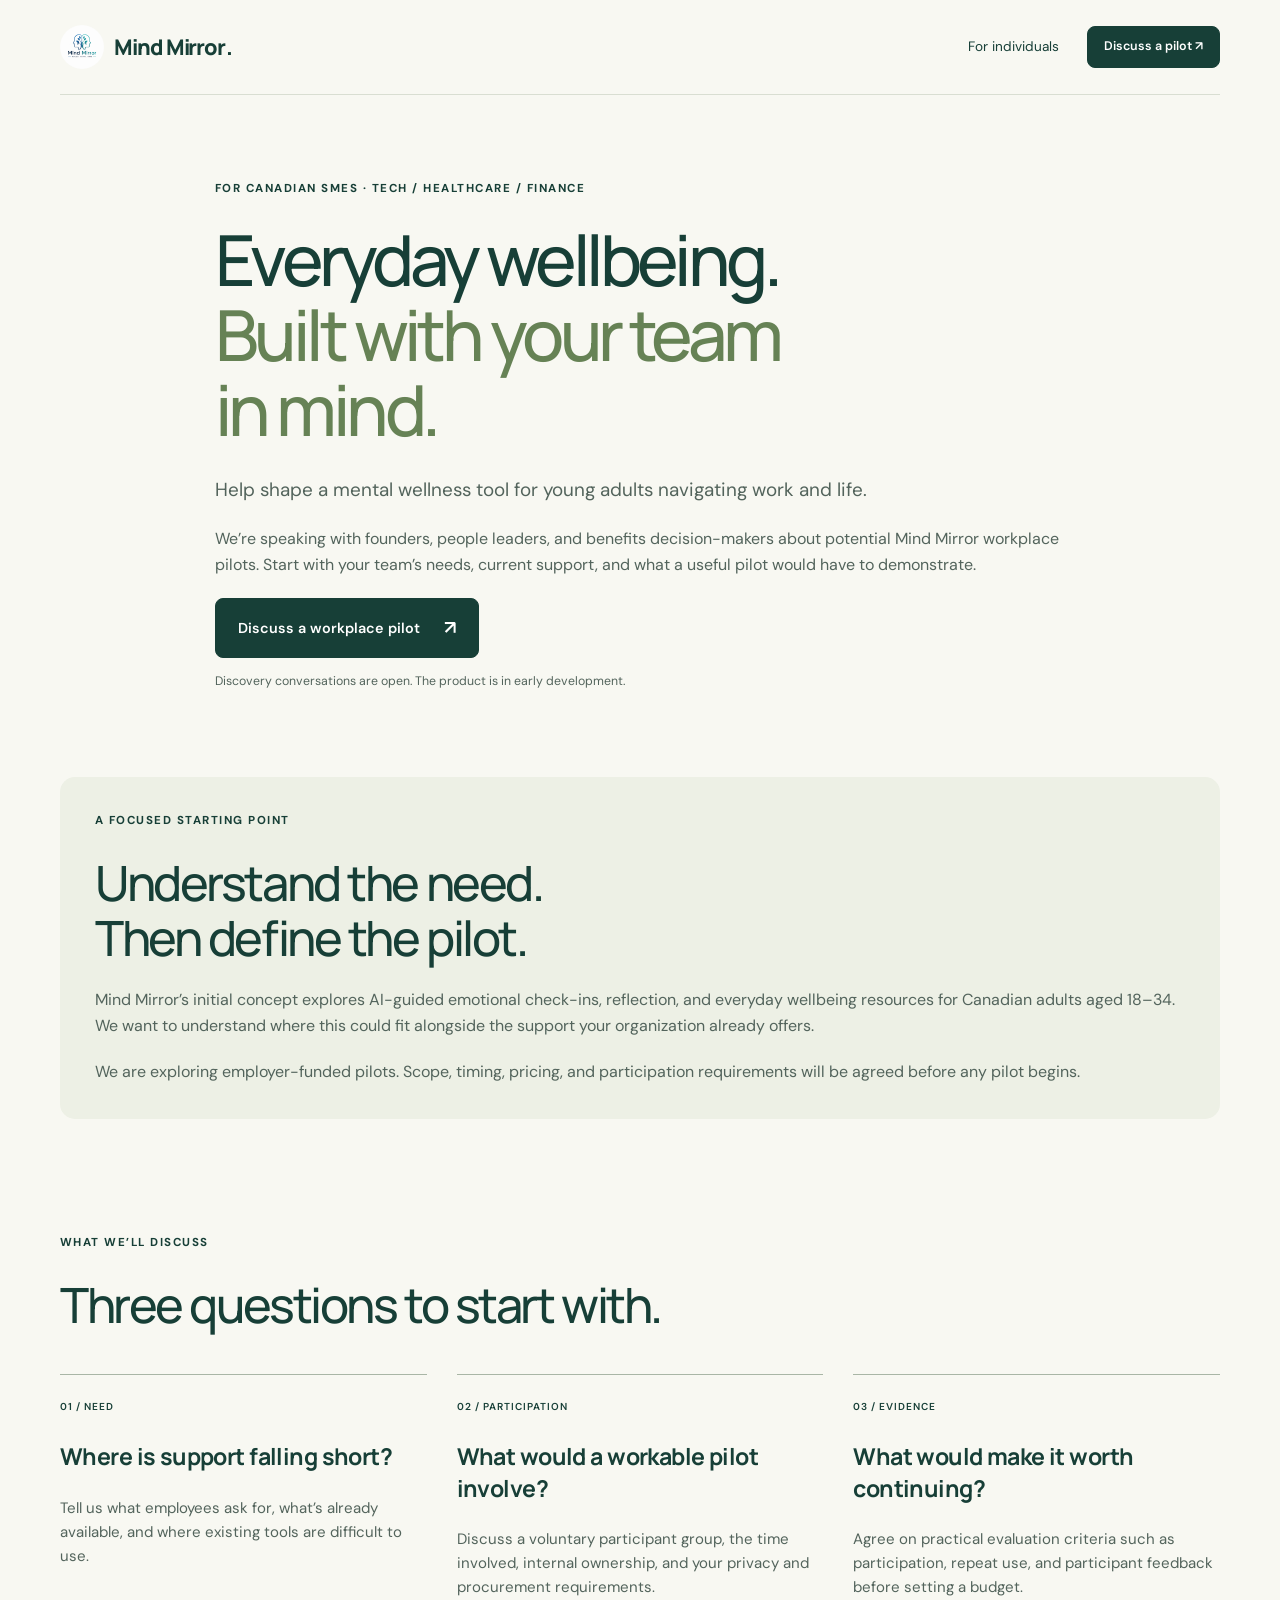
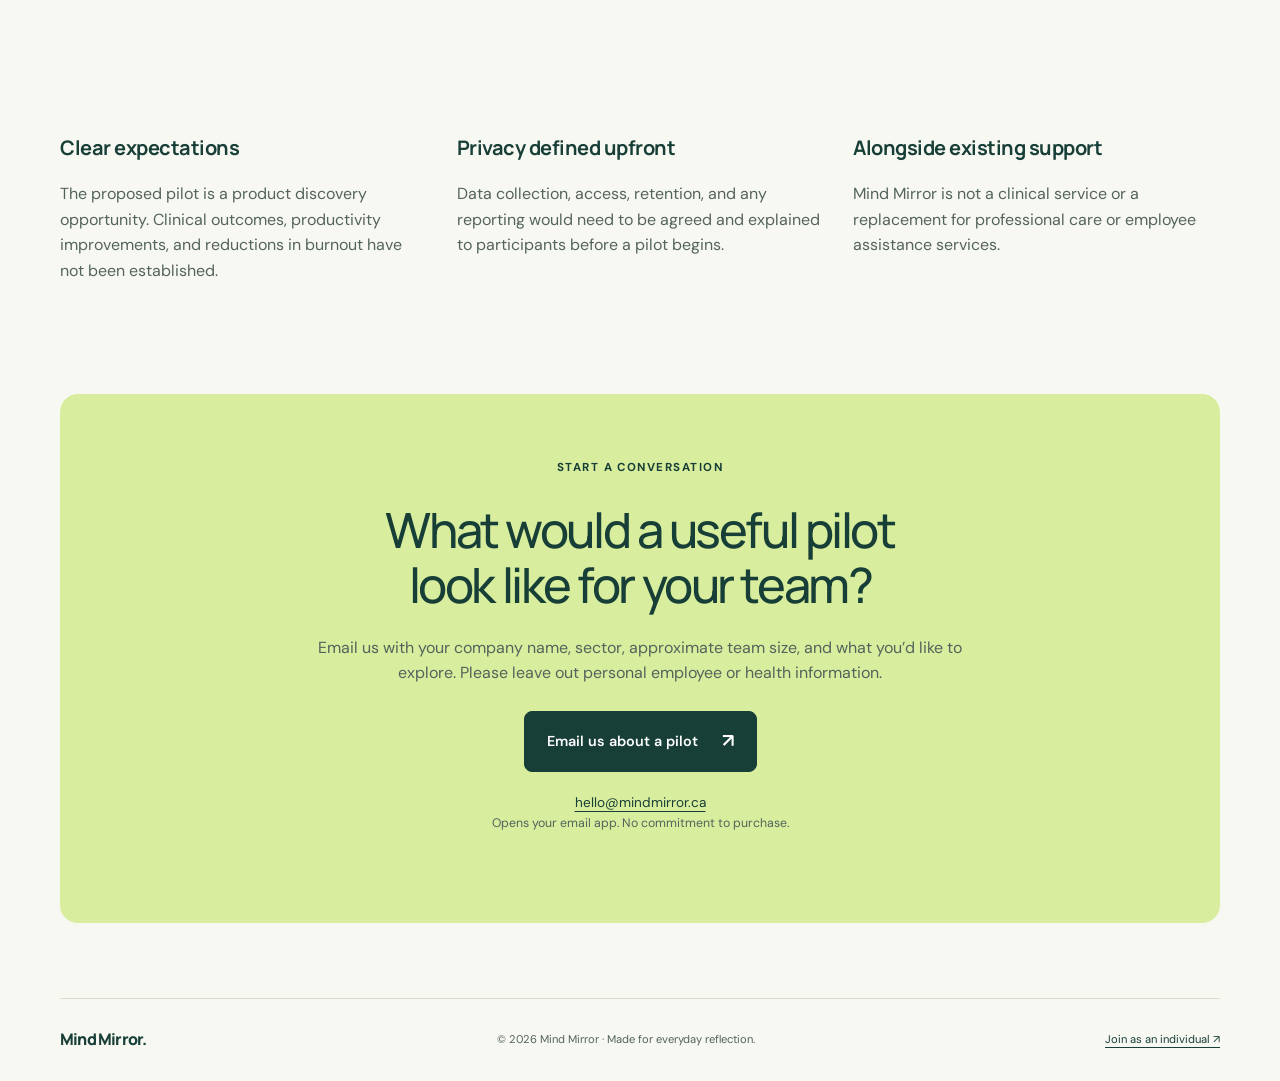
==== employers.html @ ef444f2f "Add files via upload" ====
<!doctype html>
<html lang="en-CA"><head><meta charset="utf-8"><meta name="viewport" content="width=device-width, initial-scale=1"><title>Mind Mirror for Employers | Explore a workplace pilot</title><meta name="description" content="Help shape a Mind Mirror workplace pilot for Canadian SMEs in tech, healthcare, and finance. Discuss your team's needs and potential pilot scope."><link rel="icon" href="mind-mirror-logo.jpeg"><link rel="stylesheet" href="styles.css"></head>
<body><a class="skip" href="#main">Skip to content</a>
  <header class="nav wrap"><a class="brand" href="index.html"><img src="mind-mirror-logo.jpeg" alt="" width="44" height="44">Mind Mirror<span class="brand-dot">.</span></a><nav aria-label="Main navigation"><a href="index.html">For individuals</a><a class="button small" href="#pilot">Discuss a pilot ↗</a></nav></header>
  <main id="main">
    <section class="employer-hero wrap"><p class="eyebrow">For Canadian SMEs · Tech / Healthcare / Finance</p><h1>Everyday wellbeing.<br><em>Built with your team<br>in mind.</em></h1><p class="lead">Help shape a mental wellness tool for young adults navigating work and life.</p><p>We’re speaking with founders, people leaders, and benefits decision-makers about potential Mind Mirror workplace pilots. Start with your team’s needs, current support, and what a useful pilot would have to demonstrate.</p><a class="button" href="#pilot">Discuss a workplace pilot <span aria-hidden="true">↗</span></a><p class="micro">Discovery conversations are open. The product is in early development.</p></section>
    <section class="section wrap compact"><div class="pilot-panel"><p class="eyebrow">A focused starting point</p><h2>Understand the need.<br>Then define the pilot.</h2><p>Mind Mirror’s initial concept explores AI-guided emotional check-ins, reflection, and everyday wellbeing resources for Canadian adults aged 18–34. We want to understand where this could fit alongside the support your organization already offers.</p><p>We are exploring employer-funded pilots. Scope, timing, pricing, and participation requirements will be agreed before any pilot begins.</p></div></section>
    <section class="section wrap compact"><div class="section-heading"><p class="eyebrow">What we’ll discuss</p><h2>Three questions to start with.</h2></div><div class="grid three"><article class="plain-card"><span class="number">01 / NEED</span><h3>Where is support falling short?</h3><p>Tell us what employees ask for, what’s already available, and where existing tools are difficult to use.</p></article><article class="plain-card"><span class="number">02 / PARTICIPATION</span><h3>What would a workable pilot involve?</h3><p>Discuss a voluntary participant group, the time involved, internal ownership, and your privacy and procurement requirements.</p></article><article class="plain-card"><span class="number">03 / EVIDENCE</span><h3>What would make it worth continuing?</h3><p>Agree on practical evaluation criteria such as participation, repeat use, and participant feedback before setting a budget.</p></article></div></section>
    <section class="section wrap compact"><div class="grid three"><article><h3>Clear expectations</h3><p>The proposed pilot is a product discovery opportunity. Clinical outcomes, productivity improvements, and reductions in burnout have not been established.</p></article><article><h3>Privacy defined upfront</h3><p>Data collection, access, retention, and any reporting would need to be agreed and explained to participants before a pilot begins.</p></article><article><h3>Alongside existing support</h3><p>Mind Mirror is not a clinical service or a replacement for professional care or employee assistance services.</p></article></div></section>
    <section class="contact-panel wrap" id="pilot"><p class="eyebrow">Start a conversation</p><h2>What would a useful pilot<br>look like for your team?</h2><p>Email us with your company name, sector, approximate team size, and what you’d like to explore. Please leave out personal employee or health information.</p><a class="button" href="mailto:hello@mindmirror.ca?subject=Mind%20Mirror%20workplace%20pilot">Email us about a pilot <span aria-hidden="true">↗</span></a><a class="email" href="mailto:hello@mindmirror.ca">hello@mindmirror.ca</a><p class="micro">Opens your email app. No commitment to purchase.</p></section>
  </main><footer class="wrap"><a class="brand" href="index.html">Mind Mirror.</a><p>© 2026 Mind Mirror · Made for everyday reflection.</p><a href="index.html#join">Join as an individual ↗</a></footer>
</body></html>
---- styles.css ----
@import url('https://fonts.googleapis.com/css2?family=DM+Sans:wght@400;500;600;700&family=Manrope:wght@400;500;600;700;800&display=swap');
:root{--paper:#f8f8f2;--ink:#173f37;--text:#53645c;--accent:#d8ed9d;--line:#d9ded2;--white:#fff;--soft:#edf0e5}
*{box-sizing:border-box}html{scroll-behavior:smooth;scroll-padding-top:24px}body{margin:0;background:var(--paper);color:var(--ink);font-family:'DM Sans',system-ui,sans-serif;font-size:16px;line-height:1.6}a{color:inherit;text-underline-offset:4px}img{max-width:100%}.wrap{width:min(1160px,calc(100% - 64px));margin-inline:auto}h1,h2,h3,.brand{font-family:Manrope,system-ui,sans-serif}h1,h2,h3,p{margin-top:0}h1{font-size:clamp(3rem,5.9vw,5.3rem);font-weight:500;letter-spacing:-.065em;line-height:1.06;margin-bottom:28px}h1 em{font-style:normal;color:#668255}h2{font-size:clamp(2.1rem,3.8vw,3.5rem);font-weight:500;line-height:1.14;letter-spacing:-.05em;margin-bottom:22px}h3{font-size:1.25rem;line-height:1.35;letter-spacing:-.025em}p{color:var(--text);margin-bottom:20px}.eyebrow{font-size:.72rem;letter-spacing:.13em;text-transform:uppercase;font-weight:700;color:var(--ink);display:flex;align-items:center;gap:9px;margin-bottom:24px}.dot{height:7px;width:7px;background:#52794a;border-radius:50%}.lead{font-size:1.18rem;line-height:1.7}.micro{font-size:.77rem;margin:14px 0 0}.nav{display:flex;align-items:center;justify-content:space-between;gap:24px;padding-block:25px;border-bottom:1px solid var(--line)}.brand{display:flex;align-items:center;gap:10px;text-decoration:none;font-size:1.35rem;font-weight:800;letter-spacing:-.05em;white-space:nowrap}.brand img{border-radius:50%;object-fit:cover}.brand-dot{margin-left:-9px}.nav nav{display:flex;align-items:center;gap:28px;font-size:.85rem}.nav nav a{text-decoration:none}.button{display:inline-flex;align-items:center;justify-content:center;gap:24px;border:1px solid var(--ink);border-radius:8px;padding:16px 22px;background:var(--ink);color:white;font:600 .9rem 'DM Sans',system-ui,sans-serif;text-decoration:none;line-height:1.4;cursor:pointer;transition:background .15s}.button:hover{background:#29594c}.button span{font-size:1.2rem}.button.small{padding:11px 16px;font-size:.78rem}.button.outline{background:transparent;color:var(--ink)}.button.outline:hover{background:var(--soft)}a:focus-visible,button:focus-visible,input:focus-visible,summary:focus-visible{outline:3px solid #958120;outline-offset:5px}.skip{position:absolute;left:20px;top:-80px;background:white;padding:12px;z-index:10}.skip:focus{top:10px}.hero{padding-block:76px 82px;display:grid;grid-template-columns:1.15fr 1fr;gap:65px;align-items:center}.hero-copy>p:not(.eyebrow){max-width:510px}.hero-copy>.button{margin-top:10px}.concept-area{position:relative;padding:30px 20px 0}.orb{position:absolute;border-radius:50%;z-index:-1}.orb-one{background:#e6edcc;width:350px;height:350px;top:0;right:-15px}.orb-two{background:#dae8db;width:220px;height:220px;bottom:70px;left:-20px}.concept-card{background:#fff;border:1px solid #e1e5da;border-radius:23px;max-width:390px;margin:auto;padding:30px;box-shadow:0 20px 55px #173f3710;transform:rotate(2deg)}.concept-top{display:flex;align-items:center;justify-content:space-between;margin-bottom:42px}.mini-brand{font-size:1.7rem;font-weight:700;letter-spacing:-.15em}.mini-brand span{color:#779c59}.tag{font-size:.55rem;letter-spacing:.1em;border:1px solid var(--line);border-radius:30px;padding:5px 9px}.concept-card .eyebrow{font-size:.62rem;margin-bottom:12px}.concept-card h2{font-size:2rem;line-height:1.2}.concept-card>p{font-size:.86rem}.mood-chips{display:flex;flex-wrap:wrap;gap:7px;margin:25px 0}.mood-chips span{font-size:.7rem;border:1px solid var(--line);border-radius:30px;padding:7px 11px}.mood-chips .selected{background:var(--accent);border-color:var(--accent)}.reflection{padding:18px;background:#f5f6f0;border-radius:12px}.spark{color:#6e8c52;font-size:1.8rem}.reflection p{font-size:.85rem;margin:5px 0}.concept-bottom{display:flex;justify-content:space-between;font-size:.7rem;margin-top:25px;padding-top:18px;border-top:1px solid var(--line)}.concept-caption{text-align:center;font-size:.7rem;margin-top:25px}.strip{border-block:1px solid var(--line);background:#eff1e6}.strip>.wrap{display:flex;justify-content:space-between;gap:16px;padding-block:19px;font-size:.78rem;font-weight:500}.strip span::before{content:'✳';padding-right:12px;color:#648251}.section{padding-block:90px}.section-heading{max-width:680px;margin-bottom:42px}.grid{display:grid;gap:30px}.three{grid-template-columns:repeat(3,1fr)}.plain-card{border-top:1px solid #a9b6a6;padding-top:24px}.number{font-size:.63rem;font-weight:600;letter-spacing:.1em;display:block;margin-bottom:26px}.plain-card h3{font-size:1.45rem}.plain-card p{font-size:.94rem}.idea-section{background:var(--ink);color:#fff}.idea-section .eyebrow{color:var(--accent)}.idea-section p{color:#d2ddd6}.step{display:inline-flex;width:40px;height:40px;align-items:center;justify-content:center;border:1px solid #739085;border-radius:50%;color:var(--accent);margin-bottom:25px}.steps article{border-top:1px solid #49675e;padding-top:24px}.steps p{font-size:.94rem}.scope-note{border-top:1px solid #49675e;padding-top:25px;font-size:.76rem;margin:30px 0 0}.community{display:grid;grid-template-columns:1fr 1fr;gap:90px}.community-list article{display:flex;gap:25px;border-top:1px solid var(--line);padding:25px 0 10px}.community-list article>span{font-size:.75rem;color:#648251}.community-list p{font-size:.9rem}.text-link{font-weight:600}.join-section{background:var(--accent);padding:70px 0}.join-grid{display:grid;grid-template-columns:1fr 1fr;gap:90px;align-items:start}.join-section p{color:#35503d}.join-note{font-size:.85rem;max-width:440px}form{background:#fafcf3;padding:30px;border-radius:16px;box-shadow:0 12px 30px #173f3709}form>label{display:block;font-size:.82rem;font-weight:600}input[type=email]{display:block;width:100%;min-width:0;margin:8px 0 22px;border:1px solid #aebda7;background:white;padding:14px;border-radius:6px;font:inherit;color:var(--ink)}.check{display:flex;align-items:flex-start;gap:10px;margin:16px 0;font-weight:400;font-size:.8rem}.check input{flex:none;width:17px;height:17px;margin:4px 0 0;accent-color:var(--ink)}form .button{width:100%;margin-top:12px}.form-note{font-size:.7rem;line-height:1.7;margin:18px 0 0;overflow-wrap:anywhere}.faq{display:grid;grid-template-columns:.8fr 1.2fr;gap:65px}details{border-top:1px solid var(--line);padding:20px 0}details:last-child{border-bottom:1px solid var(--line)}summary{cursor:pointer;font-weight:500;font-size:1rem}details p{font-size:.9rem;margin:16px 0 0}.employer-banner{display:flex;align-items:center;justify-content:space-between;gap:25px;background:var(--soft);padding:35px 40px;border-radius:14px;margin-bottom:70px}.employer-banner .eyebrow{margin-bottom:10px}.employer-banner p{margin-bottom:0}.employer-banner h3{margin-bottom:8px}footer{display:flex;justify-content:space-between;align-items:center;gap:25px;border-top:1px solid var(--line);padding-block:28px}footer p,footer>a:last-child{font-size:.7rem;margin:0}footer .brand{font-size:1rem}.employer-hero{max-width:850px;padding-block:85px 60px}.employer-hero h1{font-size:clamp(3rem,5.5vw,5rem)}.pilot-panel{background:var(--soft);padding:35px;border-radius:15px}.pilot-panel p:last-child{margin-bottom:0}.compact{padding-top:25px}.contact-panel{text-align:center;padding:65px 30px;background:var(--accent);border-radius:18px;margin-bottom:75px}.contact-panel .eyebrow{justify-content:center}.contact-panel p{max-width:650px;margin:0 auto 25px}.contact-panel .email{display:block;margin-top:20px;font-size:.85rem}.thank-you-page{min-height:100vh;display:grid;place-items:center;padding:25px}.thank-you-card{width:min(680px,100%);padding:55px;background:#fff;border:1px solid var(--line);border-radius:20px}.thank-you-card h1{font-size:3.5rem}.thank-you-card .brand{margin-bottom:50px}.thank-you-card .button{margin-top:15px}.thank-you-card .micro{margin-top:20px}
@media(min-width:1400px){.hero{padding-block:100px}}
@media(max-width:900px){.wrap{width:calc(100% - 40px)}.hero{gap:25px}.concept-area{padding:15px 0 0}.concept-card{padding:24px}.orb-one{width:280px;height:280px;right:0}.community,.join-grid{gap:40px}.nav nav{gap:16px}.nav nav>a:first-child{display:none}.faq{gap:35px}.three{gap:22px}}
@media(max-width:680px){.nav{gap:12px;padding-block:18px;align-items:flex-start}.brand{font-size:1.08rem;gap:7px}.brand img{width:32px;height:32px}.brand-dot{margin-left:-6px}.nav nav{flex-direction:column;align-items:flex-end;gap:10px;font-size:.75rem}.nav .button.small{padding:8px 10px;font-size:.68rem;gap:8px}.hero{grid-template-columns:1fr;padding-block:45px;gap:30px}h1{font-size:clamp(2.8rem,11.3vw,4rem)}.hero-copy .eyebrow{font-size:.63rem}.hero-copy>.button{width:100%}.concept-area{max-width:410px;width:100%;margin:auto;padding:15px 12px 0}.concept-card{transform:none}.strip>.wrap{flex-direction:column;gap:8px;font-size:.75rem}.section{padding-block:55px}.three,.community,.join-grid,.faq{grid-template-columns:1fr}.section-heading{margin-bottom:28px}.plain-card{padding-top:20px}.number{margin-bottom:18px}.plain-card h3 br{display:none}.community{gap:25px}.join-section{padding-block:50px}.join-grid{gap:25px}form{padding:24px}.faq{gap:15px}.employer-banner{padding:25px;align-items:flex-start;flex-direction:column;margin-bottom:45px}.employer-banner .button{width:100%}footer{flex-wrap:wrap;gap:15px}footer p{flex-basis:100%;order:3}.employer-hero{padding-block:50px 35px}.pilot-panel{padding:25px}.contact-panel{padding:40px 24px;margin-bottom:45px}.thank-you-card{padding:30px}.thank-you-card h1{font-size:2.7rem}.thank-you-card .brand{margin-bottom:30px}}
@media(prefers-reduced-motion:reduce){html{scroll-behavior:auto}*{transition:none!important}}
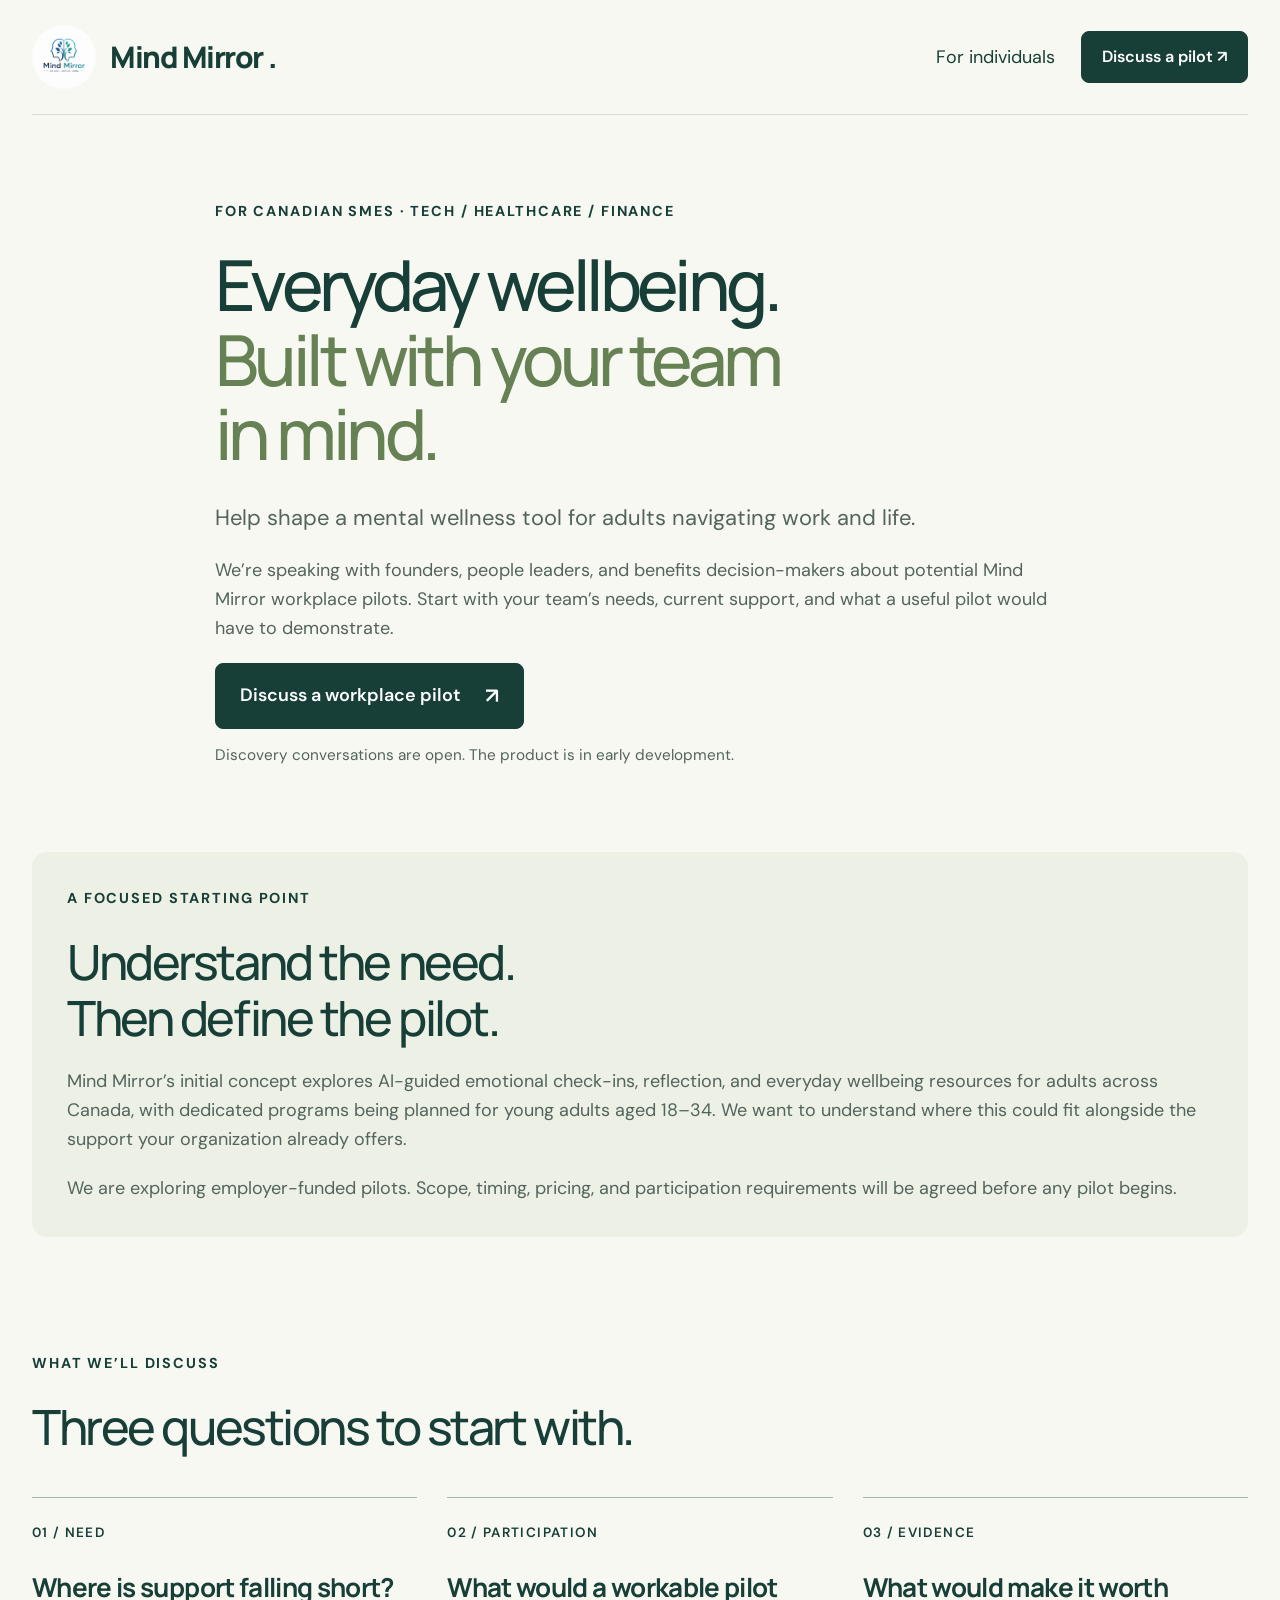
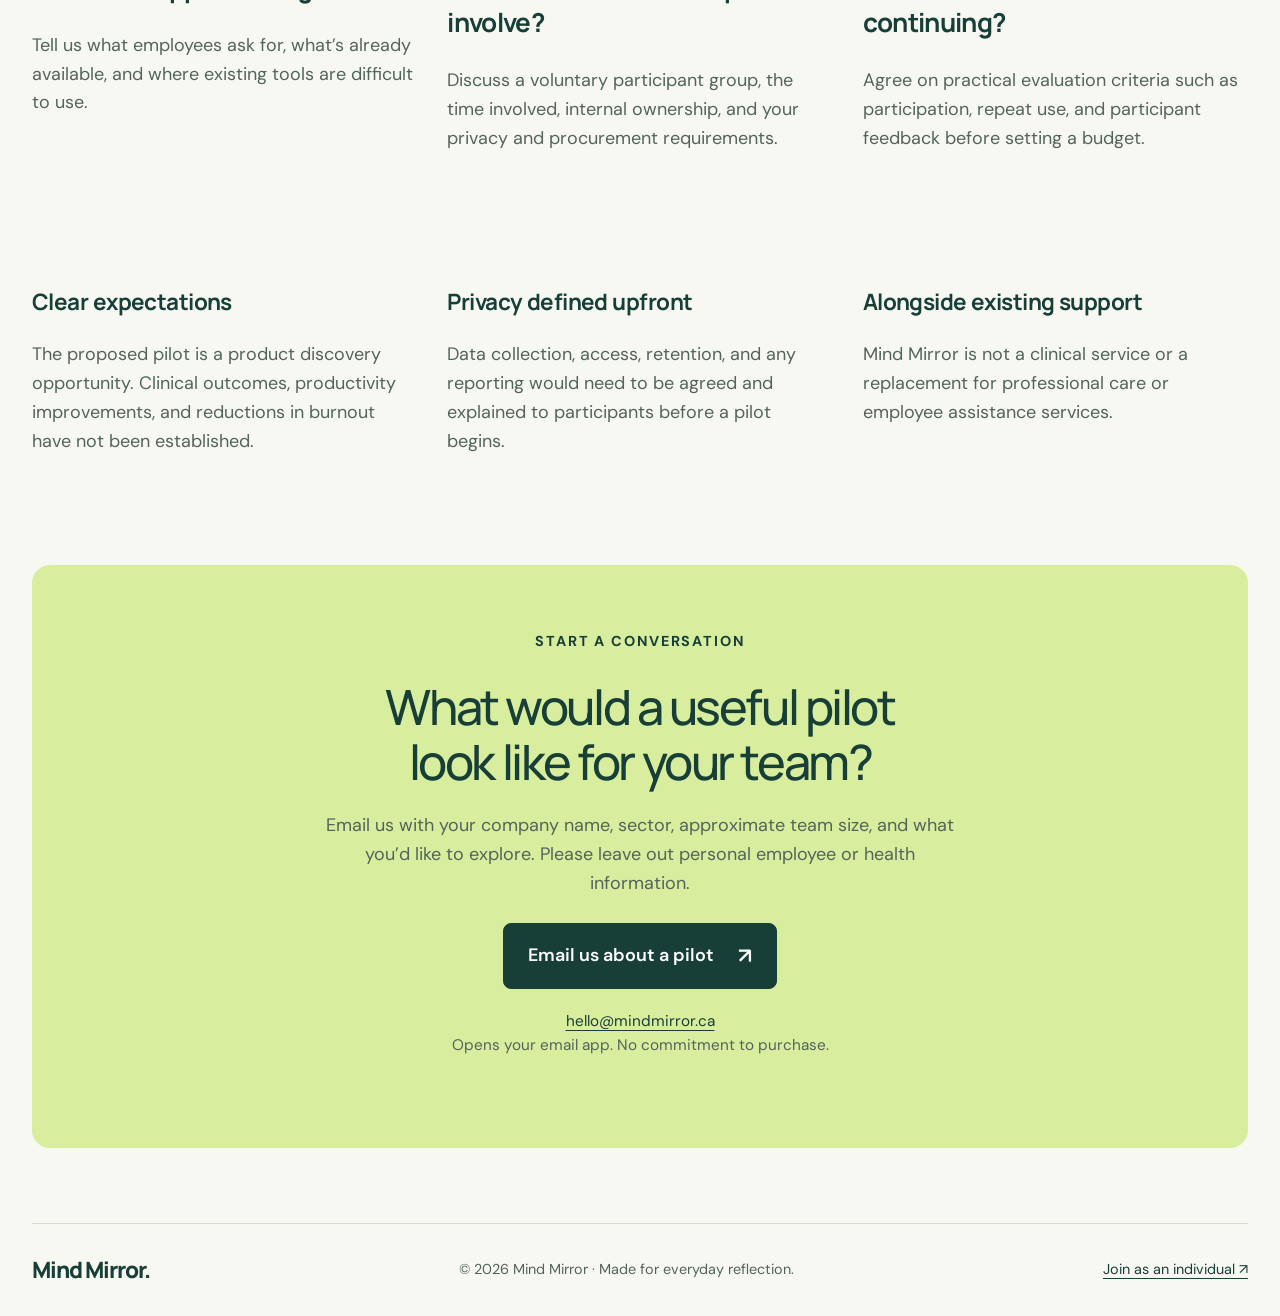
==== commit febc6052: "Add files via upload" ====
--- a/employers.html
+++ b/employers.html
@@ -3,8 +3,8 @@
 <body><a class="skip" href="#main">Skip to content</a>
   <header class="nav wrap"><a class="brand" href="index.html"><img src="mind-mirror-logo.jpeg" alt="" width="44" height="44">Mind Mirror<span class="brand-dot">.</span></a><nav aria-label="Main navigation"><a href="index.html">For individuals</a><a class="button small" href="#pilot">Discuss a pilot ↗</a></nav></header>
   <main id="main">
-    <section class="employer-hero wrap"><p class="eyebrow">For Canadian SMEs · Tech / Healthcare / Finance</p><h1>Everyday wellbeing.<br><em>Built with your team<br>in mind.</em></h1><p class="lead">Help shape a mental wellness tool for young adults navigating work and life.</p><p>We’re speaking with founders, people leaders, and benefits decision-makers about potential Mind Mirror workplace pilots. Start with your team’s needs, current support, and what a useful pilot would have to demonstrate.</p><a class="button" href="#pilot">Discuss a workplace pilot <span aria-hidden="true">↗</span></a><p class="micro">Discovery conversations are open. The product is in early development.</p></section>
-    <section class="section wrap compact"><div class="pilot-panel"><p class="eyebrow">A focused starting point</p><h2>Understand the need.<br>Then define the pilot.</h2><p>Mind Mirror’s initial concept explores AI-guided emotional check-ins, reflection, and everyday wellbeing resources for Canadian adults aged 18–34. We want to understand where this could fit alongside the support your organization already offers.</p><p>We are exploring employer-funded pilots. Scope, timing, pricing, and participation requirements will be agreed before any pilot begins.</p></div></section>
+    <section class="employer-hero wrap"><p class="eyebrow">For Canadian SMEs · Tech / Healthcare / Finance</p><h1>Everyday wellbeing.<br><em>Built with your team<br>in mind.</em></h1><p class="lead">Help shape a mental wellness tool for adults navigating work and life.</p><p>We’re speaking with founders, people leaders, and benefits decision-makers about potential Mind Mirror workplace pilots. Start with your team’s needs, current support, and what a useful pilot would have to demonstrate.</p><a class="button" href="#pilot">Discuss a workplace pilot <span aria-hidden="true">↗</span></a><p class="micro">Discovery conversations are open. The product is in early development.</p></section>
+    <section class="section wrap compact"><div class="pilot-panel"><p class="eyebrow">A focused starting point</p><h2>Understand the need.<br>Then define the pilot.</h2><p>Mind Mirror’s initial concept explores AI-guided emotional check-ins, reflection, and everyday wellbeing resources for adults across Canada, with dedicated programs being planned for young adults aged 18–34. We want to understand where this could fit alongside the support your organization already offers.</p><p>We are exploring employer-funded pilots. Scope, timing, pricing, and participation requirements will be agreed before any pilot begins.</p></div></section>
     <section class="section wrap compact"><div class="section-heading"><p class="eyebrow">What we’ll discuss</p><h2>Three questions to start with.</h2></div><div class="grid three"><article class="plain-card"><span class="number">01 / NEED</span><h3>Where is support falling short?</h3><p>Tell us what employees ask for, what’s already available, and where existing tools are difficult to use.</p></article><article class="plain-card"><span class="number">02 / PARTICIPATION</span><h3>What would a workable pilot involve?</h3><p>Discuss a voluntary participant group, the time involved, internal ownership, and your privacy and procurement requirements.</p></article><article class="plain-card"><span class="number">03 / EVIDENCE</span><h3>What would make it worth continuing?</h3><p>Agree on practical evaluation criteria such as participation, repeat use, and participant feedback before setting a budget.</p></article></div></section>
     <section class="section wrap compact"><div class="grid three"><article><h3>Clear expectations</h3><p>The proposed pilot is a product discovery opportunity. Clinical outcomes, productivity improvements, and reductions in burnout have not been established.</p></article><article><h3>Privacy defined upfront</h3><p>Data collection, access, retention, and any reporting would need to be agreed and explained to participants before a pilot begins.</p></article><article><h3>Alongside existing support</h3><p>Mind Mirror is not a clinical service or a replacement for professional care or employee assistance services.</p></article></div></section>
     <section class="contact-panel wrap" id="pilot"><p class="eyebrow">Start a conversation</p><h2>What would a useful pilot<br>look like for your team?</h2><p>Email us with your company name, sector, approximate team size, and what you’d like to explore. Please leave out personal employee or health information.</p><a class="button" href="mailto:hello@mindmirror.ca?subject=Mind%20Mirror%20workplace%20pilot">Email us about a pilot <span aria-hidden="true">↗</span></a><a class="email" href="mailto:hello@mindmirror.ca">hello@mindmirror.ca</a><p class="micro">Opens your email app. No commitment to purchase.</p></section>
--- a/styles.css
+++ b/styles.css
@@ -5,3 +5,87 @@
 @media(max-width:900px){.wrap{width:calc(100% - 40px)}.hero{gap:25px}.concept-area{padding:15px 0 0}.concept-card{padding:24px}.orb-one{width:280px;height:280px;right:0}.community,.join-grid{gap:40px}.nav nav{gap:16px}.nav nav>a:first-child{display:none}.faq{gap:35px}.three{gap:22px}}
 @media(max-width:680px){.nav{gap:12px;padding-block:18px;align-items:flex-start}.brand{font-size:1.08rem;gap:7px}.brand img{width:32px;height:32px}.brand-dot{margin-left:-6px}.nav nav{flex-direction:column;align-items:flex-end;gap:10px;font-size:.75rem}.nav .button.small{padding:8px 10px;font-size:.68rem;gap:8px}.hero{grid-template-columns:1fr;padding-block:45px;gap:30px}h1{font-size:clamp(2.8rem,11.3vw,4rem)}.hero-copy .eyebrow{font-size:.63rem}.hero-copy>.button{width:100%}.concept-area{max-width:410px;width:100%;margin:auto;padding:15px 12px 0}.concept-card{transform:none}.strip>.wrap{flex-direction:column;gap:8px;font-size:.75rem}.section{padding-block:55px}.three,.community,.join-grid,.faq{grid-template-columns:1fr}.section-heading{margin-bottom:28px}.plain-card{padding-top:20px}.number{margin-bottom:18px}.plain-card h3 br{display:none}.community{gap:25px}.join-section{padding-block:50px}.join-grid{gap:25px}form{padding:24px}.faq{gap:15px}.employer-banner{padding:25px;align-items:flex-start;flex-direction:column;margin-bottom:45px}.employer-banner .button{width:100%}footer{flex-wrap:wrap;gap:15px}footer p{flex-basis:100%;order:3}.employer-hero{padding-block:50px 35px}.pilot-panel{padding:25px}.contact-panel{padding:40px 24px;margin-bottom:45px}.thank-you-card{padding:30px}.thank-you-card h1{font-size:2.7rem}.thank-you-card .brand{margin-bottom:30px}}
 @media(prefers-reduced-motion:reduce){html{scroll-behavior:auto}*{transition:none!important}}
+
+/* Refreshed app concepts: native HTML/CSS, no user data collection. */
+[hidden]{display:none!important}.prototype-section{background:#edf0e5;border-block:1px solid var(--line)}.prototype-section .section-heading{max-width:740px}.preview-choices{display:flex;flex-wrap:wrap;gap:10px;margin-bottom:35px}.preview-choices button{font:500 .85rem 'DM Sans',system-ui,sans-serif;color:var(--ink);background:transparent;border:1px solid #a9b6a6;padding:12px 19px;border-radius:30px;cursor:pointer}.preview-choices button[aria-pressed=true]{background:var(--ink);border-color:var(--ink);color:white}.preview-choices button:hover{box-shadow:0 0 0 2px #a9b6a6}.preview-panel{display:grid;grid-template-columns:1fr 1fr;align-items:center;gap:60px;padding:45px 65px;background:#f8f8f2;border:1px solid #dbe1d2;border-radius:26px}.preview-count{display:block;font-size:.75rem;letter-spacing:.15em;color:#687c5f;margin-bottom:30px}.preview-story>h3{font-size:clamp(2rem,3.6vw,3.2rem);font-weight:500;letter-spacing:-.055em;line-height:1.16;margin-bottom:24px}.preview-story>p{font-size:1rem;max-width:390px}.preview-note{font-size:.65rem;letter-spacing:.12em;border-left:2px solid #7d9a64;padding:4px 0 4px 15px;margin:30px 0}.preview-note span{font-size:.78rem;letter-spacing:0;color:var(--text)}.preview-story .text-link{font-size:.85rem}.preview-stage{padding:15px;background:radial-gradient(ellipse at center,#dce7cc,transparent 70%);min-width:0}.preview-disclosure{font-size:.76rem;max-width:800px;margin:24px 0 0}.app-device{width:320px;max-width:100%;margin:auto;background:#f9faf4;border:7px solid #fff;border-radius:38px;box-shadow:0 20px 50px #173f3718,0 0 0 1px #d8dfd0;overflow:hidden;color:#173f37;font-family:'DM Sans',system-ui,sans-serif}.app-status{display:flex;justify-content:space-between;padding:14px 22px 10px;font-size:10px;font-weight:700}.app-brand{display:flex;justify-content:space-between;align-items:center;font-size:16px;font-weight:700;letter-spacing:-.06em;padding:5px 19px 18px;border-bottom:1px solid #e3e7db}.app-brand>span{font-size:7px;letter-spacing:.1em;font-weight:500;border:1px solid #d8dfd0;border-radius:20px;padding:4px 7px}.app-content{padding:22px 18px 10px;min-height:462px}.app-content h3{font-family:Manrope,system-ui,sans-serif;font-size:24px;line-height:1.2;letter-spacing:-.055em;font-weight:600;margin:0 0 8px}.app-kicker{font-size:8px;letter-spacing:.13em;font-weight:600;margin:0 0 10px}.app-sub{font-size:10px;margin:0 0 19px;color:#63725f}.app-card{background:white;border:1px solid #e5e9dd;border-radius:15px;padding:16px;margin:12px 0}.app-card.lime{background:#d8ed9d;border-color:#d8ed9d}.app-small{font-size:7px;letter-spacing:.1em;font-weight:700}.app-card h4{font-size:20px;line-height:1.25;letter-spacing:-.04em;font-weight:500;margin:10px 0}.app-faces{display:flex;justify-content:space-between;padding:5px 0 12px;font-size:25px;line-height:1}.app-faces span{width:39px;height:39px;display:grid;place-items:center;background:#ffffff70;border-radius:50%}.app-faux-action{display:flex;justify-content:space-between;align-items:center;font-size:10px;font-weight:600;border-top:1px solid #b9ce83;padding:12px 0 0}.app-faux-action.dark{background:#173f37;color:white;padding:12px 15px;border-radius:9px;margin-bottom:16px}.app-twin{display:grid;grid-template-columns:1fr 1fr;gap:10px;margin:12px 0}.app-twin>div{background:#edf0e5;border:1px solid #e2e6d8;border-radius:12px;padding:12px}.app-twin b,.app-twin small{display:block}.app-twin b{font-size:11px;font-weight:500}.app-twin small{font-size:8px;color:#63725f;margin-top:4px}.app-symbol{font-size:20px;line-height:1;display:block;margin-bottom:10px}.app-card .app-quote{font-size:13px;color:#173f37;line-height:1.5;margin:9px 0 0}.app-nav{display:flex;justify-content:space-around;font-size:8px;border-top:1px solid #e3e7db;margin:0 12px;padding:14px 0 8px;color:#71806a}.app-nav .current{color:#173f37;font-weight:700}.app-homebar{width:90px;height:4px;background:#173f37;border-radius:6px;margin:7px auto 9px}.app-chat-label{font-size:6px;letter-spacing:.12em;text-align:center;color:#687c5f;margin:20px 0}.app-bubble{font-size:11px;line-height:1.6;padding:12px;background:#edf0e5;border-radius:13px 13px 13px 3px;max-width:90%;margin:12px 0}.app-bubble.mine{margin-left:auto;background:#d8ed9d;border-radius:13px 13px 3px 13px}.app-input-example{display:flex;justify-content:space-between;border:1px solid #dde3d4;border-radius:25px;padding:12px;font-size:8px;color:#64735f;margin-top:22px}.app-input-example span{color:#173f37}.app-footnote{font-size:8px!important;line-height:1.5!important;color:#65745e!important;margin:12px 0 0!important}.app-entry{background:white;border:1px solid #e5e9dd;padding:14px;border-radius:13px;margin:12px 0}.app-entry>div{display:flex;justify-content:space-between;align-items:center;font-size:7px}.app-pill{display:inline-block;padding:4px 7px;background:#f1e9d3;border-radius:20px;font-size:7px;white-space:nowrap}.app-pill.light{background:#e8efd9}.app-entry h4{font-size:13px;font-weight:500;margin:12px 0 6px}.app-entry p{font-size:10px;line-height:1.6;margin:0}.app-card-title{display:flex;justify-content:space-between;align-items:center}.app-card-title b{font-size:10px;font-weight:500}.mood-week{height:160px;display:flex;gap:10px;align-items:end;padding-top:16px}.mood-week>div{height:100%;flex:1;display:flex;flex-direction:column;align-items:center;justify-content:end}.mood-week i{display:block;width:18px;height:var(--mood);border-radius:20px;background:#b1c792;min-height:15px}.mood-week>div:nth-child(4) i{background:#55794e}.mood-week span{font-size:9px;margin-top:10px}.mood-week small{font-size:6px;color:#66755f}.app-card>p{font-size:10px;line-height:1.6;margin-bottom:0}.app-person{display:flex;align-items:center;gap:13px;margin:16px 0 24px}.app-person>span{display:grid;place-items:center;width:49px;height:49px;border-radius:50%;background:#d8ed9d;font-size:23px}.app-person h3{font-size:22px;margin:0}.app-person p{font-size:9px;margin:4px 0 0}.app-setting{display:flex;justify-content:space-between;align-items:center;gap:8px;padding:17px 0;border-bottom:1px solid #e5e9dd;font-size:9px}.app-setting:last-child{border:0;padding-bottom:4px}.app-setting b{font-weight:500}.app-setting small{display:block;font-size:8px;color:#65745e;margin-top:3px}.app-toggle{width:28px;height:16px;background:#55794e;border-radius:20px;position:relative}.app-toggle:after{content:'';width:12px;height:12px;border-radius:50%;background:white;position:absolute;right:2px;top:2px}.refreshed-hero{padding-top:0}.refreshed-hero .app-device{transform:rotate(2deg)}.refreshed-hero .orb-one{width:370px;height:370px;top:80px}.refreshed-hero .concept-caption{margin-bottom:0}
+@media(max-width:900px){.preview-panel{gap:25px;padding:30px}.refreshed-hero .orb-one{width:280px;height:280px}.hero{grid-template-columns:1.1fr 1fr;gap:25px}.preview-stage{padding:5px}}
+@media(max-width:680px){.hero{grid-template-columns:1fr}.refreshed-hero .app-device{transform:none}.preview-panel{grid-template-columns:1fr;padding:25px 16px;gap:20px}.preview-story{padding:0 6px}.preview-story>h3{font-size:2rem}.preview-count{margin-bottom:16px}.preview-story>p{font-size:.9rem}.preview-note{margin:20px 0}.preview-choices{gap:8px}.preview-choices button{padding:10px 13px;font-size:.75rem}.preview-stage{padding:5px 0}.app-device{width:306px}.app-content{padding-inline:14px}.app-content h3{font-size:23px}.app-card{padding:14px}.app-nav{font-size:8px}.preview-disclosure{font-size:.72rem}.refreshed-hero{padding-inline:0}}
+/* Readability update: wider layout, larger branding and prototype text. */
+
+/* Larger, more readable layout */
+html{font-size:18px}
+body{font-size:18px}
+.wrap{width:min(1320px,calc(100% - 64px))}
+.nav{gap:28px}
+.nav .brand{font-size:1.65rem;gap:14px}
+.nav .brand img{width:64px;height:64px;flex-shrink:0}
+.nav nav{font-size:1rem;gap:26px}
+.nav .button.small{font-size:.9rem;padding:14px 20px}
+.button{font-size:1rem;padding:17px 24px}
+.eyebrow{font-size:.8rem}
+.micro{font-size:.85rem}
+.hero{gap:70px;grid-template-columns:1.15fr 1fr}
+.hero-copy>p:not(.eyebrow){max-width:600px}
+.lead{font-size:1.22rem}
+.plain-card p,.steps p,.community-list p,details p{font-size:1rem}
+.number{font-size:.75rem}
+.scope-note,.preview-disclosure{font-size:.85rem}
+.join-note{font-size:.95rem}
+form>label,.check{font-size:.9rem}
+.form-note{font-size:.8rem}
+.strip>.wrap{font-size:.9rem}
+.preview-choices button{font-size:.95rem;padding:13px 20px}
+.preview-panel{gap:50px;padding:45px 55px;grid-template-columns:1fr 1.1fr}
+.preview-story>p{max-width:460px;font-size:1.05rem}
+.preview-count{font-size:.85rem}
+.preview-note{font-size:.75rem}
+.preview-note span,.preview-story .text-link{font-size:.95rem}
+.concept-caption{font-size:.85rem}
+.app-device{width:390px;max-width:100%}
+.app-status{font-size:12px;padding:17px 24px 12px}
+.app-brand{font-size:22px;padding:8px 22px 20px}
+.app-brand>span{font-size:10px;padding:5px 8px}
+.app-content{padding:24px 20px 14px;min-height:530px}
+.app-content h3{font-size:29px}
+.app-kicker{font-size:11px}
+.app-sub{font-size:13px}
+.app-card{padding:19px}
+.app-small{font-size:10px}
+.app-card h4{font-size:25px}
+.app-faces{font-size:29px}
+.app-faces span{width:46px;height:46px}
+.app-faux-action{font-size:13px}
+.app-twin>div{padding:15px}
+.app-twin b{font-size:15px}
+.app-twin small{font-size:12px}
+.app-symbol{font-size:24px}
+.app-card .app-quote{font-size:17px}
+.app-nav{font-size:12px;padding-block:16px 10px}
+.app-chat-label{font-size:10px}
+.app-bubble{font-size:14px;padding:15px}
+.app-input-example{font-size:12px;padding:14px;gap:12px}
+.app-footnote{font-size:11px!important}
+.app-entry{padding:17px}
+.app-entry>div{font-size:10px;gap:8px;flex-wrap:wrap}
+.app-pill{font-size:10px}
+.app-entry h4{font-size:17px}
+.app-entry p{font-size:13px}
+.app-card-title{gap:8px;flex-wrap:wrap}
+.app-card-title b{font-size:14px}
+.mood-week{height:185px;gap:8px}
+.mood-week i{width:23px}
+.mood-week span{font-size:12px}
+.mood-week small{font-size:10px}
+.app-card>p{font-size:14px}
+.app-person>span{width:58px;height:58px;font-size:28px}
+.app-person h3{font-size:27px}
+.app-person p{font-size:12px}
+.app-setting{font-size:13px;gap:12px}
+.app-setting small{font-size:11px}
+.app-toggle{flex-shrink:0}
+footer .brand{font-size:1.25rem}
+footer p,footer>a:last-child{font-size:.8rem}
+@media(min-width:901px){.concept-area{padding-inline:15px}.refreshed-hero .orb-one{width:410px;height:410px}}
+@media(max-width:1100px){.nav nav{gap:16px}.nav .brand{font-size:1.4rem}.hero{gap:35px}.preview-panel{padding:35px;gap:30px}.community,.join-grid{gap:45px}}
+@media(max-width:900px){.wrap{width:calc(100% - 40px)}.nav .brand img{width:56px;height:56px}.nav nav{font-size:.9rem}.nav .button.small{font-size:.82rem;padding:12px 15px}.hero{grid-template-columns:1fr;gap:40px}.hero-copy>p:not(.eyebrow){max-width:680px}.concept-area{max-width:440px;width:100%;margin-inline:auto}.refreshed-hero .app-device{transform:none}.preview-panel{grid-template-columns:1fr;gap:25px}.preview-story>p{max-width:640px}.preview-stage{padding:10px 0}.community,.join-grid,.faq{grid-template-columns:1fr;gap:30px}.three{grid-template-columns:1fr}.strip>.wrap{flex-wrap:wrap}.employer-banner{flex-wrap:wrap}}
+@media(max-width:680px){html{font-size:16px}body{font-size:17px}.wrap{width:calc(100% - 32px)}.nav{flex-wrap:wrap;align-items:center;gap:18px;padding-block:18px}.nav .brand{font-size:1.5rem;gap:10px}.nav .brand img{width:52px;height:52px}.nav nav{width:100%;flex-direction:row;justify-content:space-between;align-items:center;gap:12px;font-size:.95rem}.nav .button.small{font-size:.85rem;padding:11px 13px;gap:8px}.button{font-size:1rem}.hero{padding-block:38px}.hero-copy .eyebrow{font-size:.75rem}.hero-copy>.button{padding-inline:15px}.preview-panel{padding:24px 10px}.preview-story{padding-inline:7px}.preview-choices button{font-size:.88rem;padding:11px 14px}.preview-note span{font-size:.9rem}.app-device{width:350px;border-width:6px}.app-content{padding:20px 13px 12px;min-height:0}.app-brand{padding-inline:15px;font-size:20px}.app-content h3{font-size:27px}.app-card{padding:14px}.app-card h4{font-size:23px}.app-twin>div{padding:12px}.app-twin small{font-size:11px}.app-bubble{font-size:13px;padding:12px}.app-entry{padding:12px}.app-pill{font-size:9px}.app-setting{font-size:12px;gap:8px}.app-card-title b{font-size:12px}.mood-week{gap:5px}.mood-week small{font-size:9px}.app-nav{font-size:11px}.strip>.wrap{font-size:.85rem}.refreshed-hero{padding-inline:0}.form-note{font-size:.82rem}.concept-caption{font-size:.82rem}}
